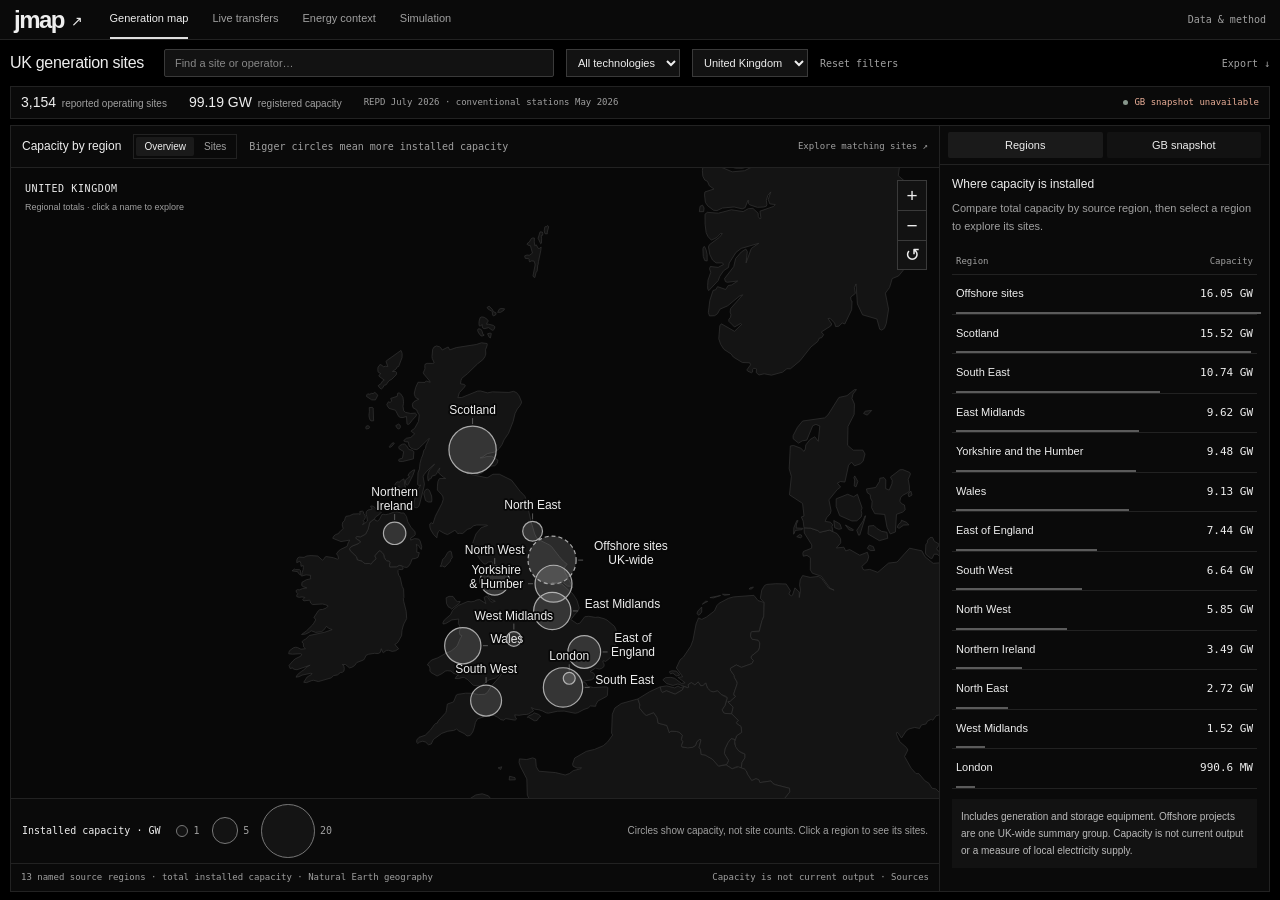
==== UI/generation.html @ 722dfe55 "Changes" ====
<!doctype html>
<html lang="en">
<head>
  <meta charset="utf-8">
  <meta name="viewport" content="width=device-width,initial-scale=1">
  <meta name="theme-color" content="#000000">
  <meta name="color-scheme" content="dark">
  <meta name="description" content="Explore real UK electricity generating sites by technology and installed capacity, with a separate live GB generation snapshot.">
  <title>UK generation map — JMap</title>
  <link rel="stylesheet" href="generation.css">
  <link rel="stylesheet" href="theme-dark.css">
  <script src="map-interactions.js" defer></script>
  <script src="assets/geography.js" defer></script>
  <script src="assets/generation-sites.js" defer></script>
  <script src="generation-data.js" defer></script>
  <script src="generation-overview.js" defer></script>
  <script src="generation-map.js" defer></script>
  <script src="generation.js" defer></script>
  <link rel="stylesheet" href="site-shell.css">
</head>
<body class="generation-page">
  <a class="skip" href="#generation-map">Skip to map</a>
  <header class="app-header"><a class="brand" href="generation.html" aria-label="JMap generation map">jmap<span aria-hidden="true">&#8599;</span></a><nav aria-label="Main navigation"><a href="generation.html" aria-label="Generation map" aria-current="page"><span class="desktop-name">Generation map</span><span class="mobile-name" aria-hidden="true">Sites</span></a><a href="transfers.html" aria-label="Live transfers"><span class="desktop-name">Live transfers</span><span class="mobile-name" aria-hidden="true">Transfers</span></a><a href="explorer.html" aria-label="Energy context"><span class="desktop-name">Energy context</span><span class="mobile-name" aria-hidden="true">Context</span></a><a href="operations.html" aria-label="Simulation"><span class="desktop-name">Simulation</span><span class="mobile-name" aria-hidden="true">Simulation</span></a></nav><div class="header-end"><button id="open-sources" class="text-button" type="button">Data &amp; method</button></div></header>
  <main>
    <section class="filter-bar" aria-label="Site filters">
      <h1>UK generation sites</h1>
      <label class="search"><span class="sr-only">Search generating sites</span><input id="site-search" type="search" placeholder="Find a site or operator…" autocomplete="off"></label>
      <label><span class="sr-only">Technology</span><select id="technology" aria-label="Technology"><option value="all">All technologies</option></select></label>
      <label><span class="sr-only">Country</span><select id="country" aria-label="Country"><option value="all">United Kingdom</option></select></label>
      <button id="reset-filters" class="text-button" type="button">Reset filters</button>
      <button id="export-sites" class="text-button" type="button" disabled>Export ↓</button>
    </section>
    <div class="summary-strip" aria-label="Filtered site summary" aria-live="polite">
      <p><strong id="site-count">—</strong> reported operating sites</p>
      <p><strong id="capacity-total">—</strong> registered capacity</p>
      <span id="catalogue-period">Loading official registers…</span>
      <button id="open-snapshot" class="feed-status" type="button">GB snapshot: connecting</button>
    </div>
    <div id="catalogue-error" class="error-banner" role="alert" hidden></div>
    <section class="generation-workspace" aria-label="Generation sites and data">
      <div class="map-column">
        <div class="map-heading"><h2 id="map-title">Capacity by region</h2><div class="map-view-switch" role="group" aria-label="Map view"><button id="overview-view" type="button" aria-pressed="true">Overview</button><button id="sites-view" type="button" aria-pressed="false">Sites</button></div><span id="map-reading">Bigger circles mean more installed capacity</span><button id="fit-results" class="text-button" type="button">Explore matching sites ↗</button></div>
        <div class="map-stage">
          <svg id="generation-map" aria-label="Installed capacity by named UK source region. Select a region to explore its sites."></svg>
          <div class="map-context"><span id="map-scope">UNITED KINGDOM</span><small id="map-context-note">Regional totals · select a name to explore</small></div>
          <button id="overview-scope-chip" class="overview-scope-chip" type="button" hidden></button>
          <div class="map-controls" role="group" aria-label="Map navigation"><button id="zoom-in" type="button" aria-label="Zoom in">+</button><button id="zoom-out" type="button" aria-label="Zoom out">−</button><button id="reset-map" type="button" aria-label="Reset map" title="Reset map">&#8634;</button></div>
          <p id="empty-map" class="empty-map" hidden>No sites match these filters.</p>
        </div>
        <div class="bubble-key" aria-label="Capacity marker scale"><span id="bubble-scale-label">Installed capacity · GW</span><div id="bubble-scale"></div><p id="bubble-scale-note">Circles show capacity, not site counts. Click a region to see its sites.</p></div>
        <div id="technology-key" class="technology-key" aria-label="Technology colours"></div>
        <div class="map-footer"><span id="map-view-status">Preparing map…</span><span>Capacity is not current output · <button id="map-sources" class="text-button" type="button">Sources</button></span></div>
      </div>
      <aside class="data-panel" aria-label="Sites and generation readings">
        <div class="panel-tabs" role="group" aria-label="Data panel"><button id="sites-tab" type="button" aria-pressed="true">Regions</button><button id="snapshot-tab" type="button" aria-pressed="false">GB snapshot</button></div>
        <section id="sites-panel" class="panel-body">
          <section id="overview-panel">
            <div class="list-heading"><h2>Where capacity is installed</h2></div>
            <p class="overview-intro">Compare total capacity by source region, then select a region to explore its sites.</p>
            <div class="overview-column-head" aria-hidden="true"><span>Region</span><span>Capacity</span></div>
            <div id="overview-list"></div>
            <p class="reading-note">Includes generation and storage equipment. Offshore projects are one UK-wide summary group. Capacity is not current output or a measure of local electricity supply.</p>
          </section>
          <section id="site-results" hidden>
          <div id="selected-region-detail" class="selected-region-detail" hidden><h2 id="selected-region-name"></h2><p id="selected-region-summary"></p><div id="selected-region-mix"></div></div>
          <article id="site-detail" class="site-detail" hidden>
            <div class="detail-heading"><span id="detail-technology"></span><button id="clear-site" class="text-button" type="button">Close ×</button></div>
            <h2 id="detail-name"></h2><p id="detail-place"></p><p class="detail-capacity"><strong id="detail-capacity"></strong><span>installed capacity</span></p>
            <dl id="detail-facts" class="facts"></dl>
            <p class="reading-note">This register records installed capacity. Current output for this site is unavailable.</p>
            <a id="detail-source" target="_blank" rel="noreferrer">Official source ↗</a>
          </article>
          <div class="list-heading"><h2 id="site-list-title">Filtered sites</h2><span>Largest capacity first</span><button id="clear-cluster" class="text-button" type="button" hidden>All results ×</button></div>
          <div class="list-column-head" aria-hidden="true"><span>Site / technology</span><span>MW</span></div>
          <div id="site-list" class="site-list"></div>
          <p id="list-note" class="list-note"></p>
          </section>
        </section>
        <section id="snapshot-panel" class="panel-body" hidden>
          <div class="snapshot-heading"><h2>GB metered generation</h2><button id="refresh-live" class="text-button" type="button">Refresh ↻</button></div>
          <p id="live-period" class="muted">Waiting for an Elexon observation…</p>
          <p id="live-status" class="reading-note" role="status">Five-minute readings, checked every 60 seconds.</p>
          <dl id="live-totals" class="facts"></dl>
          <div class="list-heading"><h2>Metered output by fuel</h2><span>MW · includes storage discharge</span></div>
          <div id="generation-mix" class="generation-mix"></div>
          <p class="reading-note">This GB-wide reading is separate from the site-capacity map and omits most embedded generation. Negative fuel readings indicate net absorption, including pumped-storage charging. It does not measure local demand or shortage risk.</p>
          <a class="panel-link" href="transfers.html">Explore live interconnector flows ↗</a>
          <a id="live-source" class="panel-link" href="https://bmrs.elexon.co.uk/api-documentation/endpoint/datasets/FUELINST" target="_blank" rel="noreferrer">Elexon source ↗</a>
        </section>
      </aside>
    </section>
  </main>
  <dialog id="sources-dialog" aria-labelledby="sources-title"><div class="dialog-heading"><h2 id="sources-title">Sources and map method</h2><button id="close-sources" type="button" aria-label="Close sources">×</button></div><div id="catalogue-sources"></div><p>Each site comes from an official operating-asset register. Capacity describes installed equipment, not current output or guaranteed supply. Small installations and subsequent changes may be absent.</p><p>Overview adds the published capacities within each source region. Its markers represent regional summaries, not power stations or exact service boundaries. Offshore sites are a separate UK-wide group; their summary marker is not a single location. Filtered totals use the same fixed size scale, with summary positions held constant for comparison.</p><p>Sites shows the underlying locations. All bubbles represent installed capacity; nearby sites may share a capacity-total bubble until you zoom closer. No map number represents a site count. The side panel supplies names, capacities, record counts and technology breakdowns. Reset map returns to Overview without clearing your other filters.</p><p>The GB snapshot requests public <a href="https://bmrs.elexon.co.uk/api-documentation/endpoint/datasets/FUELINST" target="_blank" rel="noreferrer">Elexon FUELINST</a> observations directly. It uses one interval and identifies missing or stale readings. National generation is never allocated to individual sites.</p><p>The <a href="operations.html">simulation</a> is separate and does not generate this map’s data.</p><p>Geography: <a href="https://www.naturalearthdata.com/about/terms-of-use/" target="_blank" rel="noreferrer">Natural Earth, public domain</a>. Register data: <a href="https://www.nationalarchives.gov.uk/doc/open-government-licence/version/3/" target="_blank" rel="noreferrer">Open Government Licence</a>.</p></dialog>
  <p id="announcement" class="sr-only" role="status" aria-live="polite"></p>
  <noscript><p>Enable JavaScript to explore generating sites and request the current GB snapshot.</p></noscript>
</body>
</html>
---- UI/generation.css ----
:root { font-family:Arial,Helvetica,sans-serif; color:#26352e; background:#f5f6f3; --line:#dbe1d8; --muted:#6b776e; }
* { box-sizing:border-box; } body { margin:0; min-width:320px; height:100dvh; overflow:hidden; } h1,h2,h3,p { margin:0; } button,input,select { font:inherit; color:inherit; } button { cursor:pointer; border:1px solid var(--line); border-radius:2px; background:#fff; } button:hover { background:#edf3ec; } button:disabled { opacity:.5; cursor:default; } a { color:inherit; text-decoration:none; } a:hover { text-decoration:underline; } [hidden] { display:none!important; } :focus-visible { outline:2px solid var(--accent); outline-offset:3px; }
.sr-only { position:absolute; width:1px; height:1px; padding:0; margin:-1px; overflow:hidden; clip-path:inset(50%); white-space:nowrap; } .skip { position:fixed; top:-60px; left:10px; z-index:100; padding:10px; background:#fff; } .skip:focus { top:5px; }
.app-header { display:flex; height:40px; align-items:center; gap:28px; padding:0 14px; background:#fff; border-bottom:1px solid var(--line); } .brand { display:flex; gap:7px; font-size:24px; font-weight:700; letter-spacing:-1.5px; } .brand span { font-size:14px; font-weight:400; padding-top:3px; } nav { display:flex; align-self:stretch; gap:24px; } nav a { display:flex; align-items:center; font-size:11px; color:var(--muted); border-bottom:2px solid transparent; white-space:nowrap; } nav a[aria-current] { color:#26352e; border-color:#26352e; } .mobile-name { display:none; } .app-header > button { margin-left:auto; }
.text-button { border:0; background:transparent; font:10px/1.5 monospace; padding:3px 0; white-space:nowrap; } .text-button:hover { background:transparent; text-decoration:underline; text-underline-offset:3px; }
main { height:calc(100dvh - 40px); display:flex; flex-direction:column; padding:6px 10px 8px; gap:6px; min-height:0; } .filter-bar { display:flex; align-items:center; gap:12px; min-height:34px; flex-shrink:0; } h1 { font-size:16px; font-weight:500; letter-spacing:-.3px; margin-right:8px; white-space:nowrap; } .search { flex:1; max-width:390px; min-width:110px; } .search input { width:100%; font-size:11px; border:1px solid var(--line); padding:7px 10px; border-radius:2px; background:#fff; } select { padding:6px 7px; border:1px solid var(--line); background:#fff; font-size:11px; min-width:0; max-width:190px; } #export-sites { margin-left:auto; }
.summary-strip { display:flex; align-items:center; gap:22px; padding:7px 10px; min-height:32px; flex-shrink:0; border:1px solid var(--line); background:#fff; font-size:10px; color:var(--muted); } .summary-strip strong { font:500 14px/1.2 Arial,sans-serif; color:#26352e; margin-right:3px; font-variant-numeric:tabular-nums; } #catalogue-period { font:9px/1.5 monospace; } .feed-status { margin-left:auto; font:9px/1.5 monospace; background:none; border:0; padding:0; color:#687c72; text-align:right; } .feed-status::before { content:''; display:inline-block; width:5px; height:5px; border-radius:50%; background:#87978c; margin-right:6px; } .feed-status.fresh { color:#22745c; } .feed-status.fresh::before { background:#22745c; } .feed-status.stale { color:#9c713b; } .feed-status.stale::before { background:#b4823f; } .feed-status.unavailable { color:#936555; }
.generation-workspace { flex:1; min-height:0; display:grid; grid-template-columns:minmax(0,1fr) 330px; border:1px solid var(--line); background:white; } .map-column { min-width:0; min-height:0; display:flex; flex-direction:column; } .map-heading { display:flex; align-items:center; gap:12px; padding:8px 11px; border-bottom:1px solid var(--line); flex-shrink:0; } .map-heading h2 { font-size:12px; font-weight:500; } .map-heading > span { font:9px monospace; color:var(--muted); } .map-heading > button { margin-left:auto; font-size:9px; }
.map-stage { flex:1; position:relative; min-height:0; overflow:hidden; isolation:isolate; background:var(--map-sea); } #generation-map { width:100%; height:100%; position:absolute; inset:0; display:block; touch-action:none; } .map-context { position:absolute; top:13px; left:14px; pointer-events:none; color:var(--ink); font:9px/1.5 monospace; letter-spacing:.06em; } .map-context small { display:block; margin-top:5px; color:var(--muted); letter-spacing:0; font:8px/1.5 Arial,sans-serif; } .map-controls { position:absolute; top:12px; right:12px; display:flex; flex-direction:column; } .map-controls button { width:30px; height:30px; color:var(--ink); background:var(--surface-raised); border:1px solid var(--control-border); border-bottom:0; font-size:20px; border-radius:0; } .map-controls button:last-child { border-bottom:1px solid var(--control-border); font-size:18px; } .map-controls button:hover { background:var(--surface-hover); } .empty-map { position:absolute; top:45%; left:0; right:0; text-align:center; font:12px Arial,sans-serif; color:var(--muted); pointer-events:none; }
.bubble-key { display:flex; align-items:center; flex-wrap:wrap; gap:6px 16px; flex-shrink:0; color:var(--muted); font:8px/1.5 monospace; background:var(--surface); padding:5px 11px; border-top:1px solid var(--line); } .bubble-key > span { color:var(--ink); } #bubble-scale { display:flex; align-items:center; gap:12px; min-height:22px; } .bubble-item { display:flex; align-items:center; gap:5px; } .bubble-item i { display:block; border:1px solid #777; border-radius:50%; background:#ffffff0a; } .bubble-key p { font:8px/1.6 Arial,sans-serif; color:var(--muted); margin-left:auto; }
.technology-key { display:flex; align-items:center; gap:8px 14px; flex-wrap:wrap; padding:8px 11px; border-top:1px solid var(--line); flex-shrink:0; font-size:9px; color:var(--muted); } .technology-key > span { display:flex; align-items:center; gap:5px; white-space:nowrap; } .technology-key i { width:7px; height:7px; border-radius:50%; display:inline-block; }
.map-footer { display:flex; align-items:center; justify-content:space-between; gap:10px; padding:4px 10px; border-top:1px solid var(--line); font:8px/1.5 monospace; color:var(--muted); flex-shrink:0; } .map-footer .text-button { font-size:8px; }
.data-panel { border-left:1px solid var(--line); display:flex; flex-direction:column; min-height:0; min-width:0; } .panel-tabs { display:flex; padding:6px 8px; gap:4px; border-bottom:1px solid var(--line); flex-shrink:0; } .panel-tabs button { flex:1; font-size:11px; border:0; padding:7px; } .panel-tabs button[aria-pressed=true] { color:#25654e; background:#edf3ed; } .panel-body { flex:1; min-height:0; overflow:auto; padding:12px; overscroll-behavior:contain; }
.list-heading,.snapshot-heading { display:flex; justify-content:space-between; align-items:baseline; gap:8px; padding-bottom:8px; } .list-heading h2,.snapshot-heading h2 { font-size:12px; font-weight:500; } .list-heading > span { font:8px monospace; color:var(--muted); } .list-column-head { display:flex; justify-content:space-between; padding:8px 4px; font:8px monospace; color:var(--muted); border-bottom:1px solid var(--line); } .site-row { display:grid; grid-template-columns:minmax(0,1fr) 55px; gap:7px; width:100%; border:0; border-bottom:1px solid #e8ece5; padding:9px 4px; text-align:left; align-items:baseline; border-radius:0; } .site-row strong { font-size:11px; font-weight:400; overflow:hidden; text-overflow:ellipsis; white-space:nowrap; } .site-row small { display:block; font-size:8px; color:var(--muted); margin-top:4px; overflow:hidden; text-overflow:ellipsis; white-space:nowrap; } .site-row > span:last-child { font:10px monospace; text-align:right; } .site-row[aria-pressed=true] { background:#edf4ee; } .list-note { font-size:10px; line-height:1.7; color:var(--muted); padding-top:10px; }
.site-detail { padding:0 0 14px; margin-bottom:15px; border-bottom:1px solid var(--line); } .detail-heading { display:flex; justify-content:space-between; align-items:center; gap:8px; font-size:9px; color:var(--muted); } .site-detail h2 { font-size:21px; font-weight:400; line-height:1.3; margin:6px 0; overflow-wrap:anywhere; } #detail-place { font-size:10px; line-height:1.6; color:var(--muted); } .detail-capacity { display:flex; align-items:baseline; flex-wrap:wrap; gap:8px; margin-top:13px; } .detail-capacity strong { font-size:28px; font-weight:400; letter-spacing:-.6px; } .detail-capacity > span { font-size:9px; color:var(--muted); } .facts { margin:12px 0; } .facts > div { display:flex; align-items:baseline; justify-content:space-between; gap:12px; padding:7px 0; border-bottom:1px solid #e8ece5; font-size:10px; } .facts dt { color:var(--muted); flex-shrink:0; } .facts dd { margin:0; font:10px/1.6 monospace; text-align:right; overflow-wrap:anywhere; } .site-detail > a,.panel-link { font:9px/1.6 monospace; color:#38765b; text-decoration:underline; text-underline-offset:3px; } .panel-link { display:block; margin:12px 0; }
.reading-note { color:var(--muted); font:10px/1.7 Arial,sans-serif; padding:9px; background:#f3f6ef; margin:10px 0; } .muted { font:10px/1.7 monospace; color:var(--muted); } .generation-mix { margin:4px 0 12px; } .fuel-row { position:relative; display:flex; align-items:center; justify-content:space-between; gap:12px; padding:9px 4px; border-bottom:1px solid #e7ece5; font-size:10px; } .fuel-row > span { z-index:1; } .fuel-row > strong { z-index:1; font:10px monospace; } .fuel-bar { position:absolute; bottom:0; left:0; height:2px; background:#7ca794; opacity:.8; }
.error-banner { padding:9px 12px; background:#fff1e9; color:#81563d; border:1px solid #d8b99e; font-size:11px; } dialog { max-width:620px; width:calc(100% - 30px); max-height:85dvh; overflow:auto; padding:22px; border:1px solid var(--line); color:inherit; } dialog::backdrop { background:#000000b3; } .dialog-heading { display:flex; align-items:center; justify-content:space-between; gap:15px; margin-bottom:15px; } .dialog-heading h2 { font-size:22px; font-weight:400; } .dialog-heading button { border:0; font-size:25px; padding:0 4px; } dialog p { font:12px/1.8 Arial,sans-serif; color:#637166; margin:12px 0; } dialog a { text-decoration:underline; text-underline-offset:3px; }
@media(max-width:1150px) { .generation-workspace { grid-template-columns:minmax(0,1fr) 290px; } .filter-bar { gap:9px; } h1 { font-size:14px; } #country { max-width:140px; } #catalogue-period { display:none; } .summary-strip { gap:14px; } .technology-key { gap:6px 12px; } .app-header { gap:22px; } nav { gap:20px; } }
@media(max-width:850px) { body { height:auto; overflow:auto; } main { height:auto; min-height:calc(100dvh - 40px); padding:6px; } .generation-workspace { grid-template-columns:1fr; } .map-stage { min-height:450px; height:65dvh; flex:none; } .data-panel { border-left:0; border-top:1px solid var(--line); min-height:380px; } .panel-body { max-height:620px; } .filter-bar { flex-wrap:wrap; gap:7px; } h1 { width:100%; padding:3px 0; } .search { max-width:none; flex:1; } .filter-bar label:not(.search) { flex:1; } select { width:100%; max-width:none!important; } #export-sites { margin-left:0; } .summary-strip { flex-wrap:wrap; gap:6px 14px; padding:7px; } .summary-strip p { font-size:9px; } .summary-strip strong { font-size:13px; } .feed-status { font-size:8px; } .map-heading { flex-wrap:wrap; gap:6px; } .map-heading > span { font-size:8px; } .technology-key { padding:8px; font-size:8px; } .map-footer { flex-wrap:wrap; font-size:7px; gap:3px; padding:5px 7px; } .site-list { display:grid; grid-template-columns:1fr 1fr; gap:0 15px; } }
@media(max-width:600px) { .app-header { padding:0 8px; gap:10px; } .brand { font-size:21px; gap:3px; } .brand span { font-size:12px; } nav { gap:11px; } nav a { font-size:10px; } .desktop-name { display:none; } .mobile-name { display:inline; } .app-header > button { font-size:8px; } .search { flex-basis:100%; } .summary-strip .feed-status { width:100%; text-align:left; margin-left:0; } .map-stage { min-height:410px; height:57dvh; } .map-heading { padding:8px; } .map-heading > span { font-size:7px; } .map-heading > button { font-size:8px; } .map-context { top:10px; left:10px; font-size:8px; } .map-context small { font-size:7px; } .bubble-key { left:8px; bottom:8px; padding:5px 7px; font-size:7px; } .bubble-key p { font-size:7px; } #bubble-scale { gap:8px; min-height:30px; } .bubble-item { gap:3px; } .site-list { display:block; } .map-controls { top:10px; right:8px; } .map-controls button { width:29px; height:29px; } }
@media(prefers-reduced-motion:reduce) { *,*::before,*::after { animation:none!important; transition:none!important; scroll-behavior:auto!important; } }
.map-view-switch { display:flex; gap:2px; border:1px solid var(--line); padding:2px; }
.map-view-switch button { border:0; background:transparent; color:var(--muted); font-size:10px; padding:4px 8px; }
.map-view-switch button[aria-pressed=true] { color:var(--ink); background:var(--surface-hover); }
.overview-intro { font:11px/1.7 Arial,sans-serif; color:var(--muted); margin:0 0 12px; }
.overview-column-head { display:flex; justify-content:space-between; padding:8px 4px; border-bottom:1px solid var(--line); color:var(--muted); font:9px monospace; }
.overview-row { position:relative; width:100%; display:flex; align-items:baseline; justify-content:space-between; gap:10px; padding:11px 4px; border:0; border-bottom:1px solid var(--line); background:transparent; text-align:left; border-radius:0; }
.overview-row > span { font-size:11px; } .overview-row > strong { font:11px/1.5 monospace; white-space:nowrap; }
.overview-row > i { position:absolute; left:4px; bottom:0; height:2px; background:#888; opacity:.65; }
.overview-row:hover { background:var(--surface-hover); }
.overview-scope-chip { position:absolute; left:14px; top:51px; padding:5px 8px; font:10px/1.4 Arial,sans-serif; border:1px solid #666; background:var(--surface); color:var(--ink); }
.selected-region-detail { margin:0 0 16px; padding-bottom:12px; border-bottom:1px solid var(--line); }
.selected-region-detail h2 { font-size:19px; font-weight:400; margin-bottom:7px; }
.selected-region-detail > p { font:11px/1.7 Arial,sans-serif; color:var(--muted); }
.selected-region-detail details { margin-top:8px; font-size:10px; } .selected-region-detail summary { padding:4px 0; cursor:pointer; color:var(--muted); }
.region-type-row { display:grid; grid-template-columns:8px minmax(0,1fr) auto; gap:7px; align-items:center; padding:6px 0; font-size:10px; }
.region-type-row i { width:6px; height:6px; border-radius:50%; } .region-type-row strong { font:10px monospace; }
@media(max-width:600px) { .map-heading { gap:7px 10px; } .map-heading #map-reading { order:4; width:100%; font-size:9px; line-height:1.5; } .map-view-switch button { padding:4px 6px; } .overview-scope-chip { left:10px; top:48px; } }
.map-heading #map-reading { font-size:10px; line-height:1.5; }
.map-context { font-size:10px; } .map-context small { font-size:9px; }
.bubble-key { font-size:10px; } .bubble-key p { font-size:10px; line-height:1.5; }
.map-footer,.map-footer .text-button { font-size:9px; }
---- UI/theme-dark.css ----
/* Minimal black dashboard chrome; colour is reserved for data and status. */
:root {
  color-scheme: dark;
  --page-bg: #000000;
  --surface: #0a0a0a;
  --surface-raised: #121212;
  --surface-hover: #1a1a1a;
  --line: #222222;
  --control-border: #3a3a3a;
  --muted: #a0a0a0;
  --ink: #eeeeee;
  --accent: #dedede;
  --paper: var(--page-bg);
  --white: var(--surface);
  --soft: var(--surface-raised);
  --map-sea: #080808;
  --map-land: #141414;
  --map-coast: #343434;
  --map-label: #bdbdbd;
  color: var(--ink);
  background: var(--page-bg);
}
body { color:var(--ink); background:var(--page-bg); }
::selection { color:#000; background:#ddd; }
* { scrollbar-color:#484848 var(--surface); }
:focus-visible { outline-color:var(--accent); }
button,input,select,textarea { color:var(--ink); accent-color:var(--accent); }
button,input,select,textarea { border-color:var(--control-border); }
button,select,textarea { background:var(--surface-raised); }
input:not([type=checkbox]):not([type=radio]):not([type=range]) { background:var(--surface-raised); }
input::placeholder,textarea::placeholder { color:#888; opacity:1; }
option { color:var(--ink); background:var(--surface-raised); }
button:hover { color:var(--ink); background:var(--surface-hover); }
button:disabled { cursor:default; }
.text-button,.plain-link { color:var(--muted); background:transparent; }
.text-button:hover,.plain-link:hover { color:var(--ink); background:transparent; }
.app-header,.site-header { color:var(--ink); background:var(--surface); border-color:var(--line); }
.brand { color:var(--ink); }
nav a:hover { color:var(--ink); }
nav a[aria-current],nav a.active { color:var(--ink); border-color:var(--accent); }
.site-header nav a[aria-current] { border-color:var(--accent); }
.skip,.skip-link { color:var(--ink); background:var(--surface-raised); }
dialog { color:var(--ink); background:var(--surface); border-color:var(--control-border); }
dialog::backdrop { background:#000c; }
dialog p { color:var(--muted); }
dialog a { color:var(--accent); }
dialog code { color:#ccc; }
.error-banner { color:#f1bba1; background:var(--surface-raised); border-color:#454545; }
.error-banner button { color:var(--ink); background:var(--surface-hover); border-color:#555; }

/* Main generation view: the data palette and marker sizes remain unchanged. */
.generation-page .summary-strip,
.generation-page .generation-workspace { background:var(--surface); }
.generation-page .summary-strip strong { color:var(--ink); }
.generation-page .search input { background:var(--surface-raised); border-color:var(--control-border); }
.generation-page .panel-tabs button[aria-pressed=true] { color:var(--ink); background:var(--surface-hover); }
.generation-page .site-row { color:var(--ink); background:transparent; border-bottom-color:var(--line); }
.generation-page .site-row:hover { background:var(--surface-hover); }
.generation-page .site-row[aria-pressed=true] { background:var(--surface-hover); }
.generation-page .site-detail,
.generation-page .list-column-head,
.generation-page .facts > div,
.generation-page .fuel-row { border-color:var(--line); }
.generation-page .site-detail > a,
.generation-page .panel-link { color:var(--accent); }
.generation-page .reading-note { color:#bbb; background:var(--surface-raised); }
.generation-page .fuel-bar { background:var(--accent); }
.generation-page .feed-status { color:var(--muted); }
.generation-page .feed-status.fresh { color:#92d7b8; }
.generation-page .feed-status.fresh::before { background:#92d7b8; }
.generation-page .feed-status.stale { color:#e5c083; }
.generation-page .feed-status.stale::before { background:#e5c083; }
.generation-page .feed-status.unavailable { color:#e9ae98; }
.generation-page .map-footer,
.generation-page .technology-key { background:var(--surface); }
---- UI/site-shell.css ----
/* Shared site navigation and map controls, independent of each view's layout. */
[data-map-surface],[data-map-surface] * {
  -webkit-user-select:none;
  user-select:none;
  -webkit-touch-callout:none;
}
body.is-map-panning,body.is-map-panning * {
  -webkit-user-select:none!important;
  user-select:none!important;
  cursor:grabbing!important;
}
header.app-header,body.energy-page header.app-header.site-header {
  display:flex;
  align-items:center;
  flex-wrap:nowrap;
  gap:28px;
  height:40px;
  min-height:40px;
  padding:0 14px;
  background:var(--surface);
  border-bottom:1px solid var(--line);
}
.app-header .brand,.energy-page .app-header .brand {
  display:flex;align-items:center;gap:7px;flex-shrink:0;
  font:700 24px/1 Arial,Helvetica,sans-serif;letter-spacing:-1.5px;
}
.app-header .brand > span,.energy-page .app-header .brand > span {font:400 14px/1 Arial,sans-serif;padding-top:3px;}
.app-header nav,.energy-page .app-header nav {display:flex;align-self:stretch;gap:24px;margin:0;}
.app-header nav a,.energy-page .app-header nav a {
  display:flex;align-items:center;padding:0;
  border-bottom:2px solid transparent;color:var(--muted);
  font:11px/1.4 Arial,Helvetica,sans-serif;white-space:nowrap;
}
.app-header nav a[aria-current],.energy-page .app-header nav a[aria-current] {color:var(--ink);border-bottom-color:var(--accent);}
.app-header nav a:hover {color:var(--ink);}
.app-header .desktop-name {display:inline;}
.app-header .mobile-name {display:none;}
.header-end {display:flex;align-items:center;gap:18px;margin-left:auto;min-width:0;}
.header-end > .text-button,.energy-page .header-end > .text-button {font:10px/1.5 monospace;white-space:nowrap;margin:0;padding:3px 0;border:0;background:transparent;}
.header-end .data-status,.header-end .feed-badge {margin:0;font:9px/1.5 monospace;white-space:nowrap;}
.map-controls,.map-navigation,.energy-page .map-controls {top:12px;right:12px;}
.map-controls button,.map-navigation button,.energy-page .map-controls button {
  display:grid;place-items:center;width:30px;height:30px;padding:0;
  border:1px solid var(--control-border);border-bottom:0;border-radius:0;
  background:var(--surface-raised);color:var(--ink);font:19px/1 Arial,sans-serif;
}
.map-controls button:last-child,.map-navigation button:last-child,.energy-page .map-controls button:last-child {border-bottom:1px solid var(--control-border);font-size:18px;}
.map-controls button:hover,.map-navigation button:hover {background:var(--surface-hover);}
@media(max-width:1100px) {
  header.app-header,body.energy-page header.app-header.site-header {gap:22px;}
  .app-header nav,.energy-page .app-header nav {gap:20px;}
}
@media(max-width:850px) {
  .header-end .data-status,.header-end .feed-badge {display:none;}
}
@media(max-width:600px) {
  header.app-header,body.energy-page header.app-header.site-header {gap:10px;padding:0 8px;}
  .app-header .brand,.energy-page .app-header .brand {font-size:21px;gap:3px;}
  .app-header .brand > span,.energy-page .app-header .brand > span {font-size:12px;}
  .app-header nav,.energy-page .app-header nav {gap:11px;}
  .app-header nav a,.energy-page .app-header nav a {font-size:10px;}
  .app-header .desktop-name {display:none;}
  .app-header .mobile-name {display:inline;}
  .header-end {gap:0;}
  .header-end > .text-button,.energy-page .header-end > .text-button {font-size:8px;}
  .map-controls,.map-navigation,.energy-page .map-controls {top:10px;right:8px;}
}
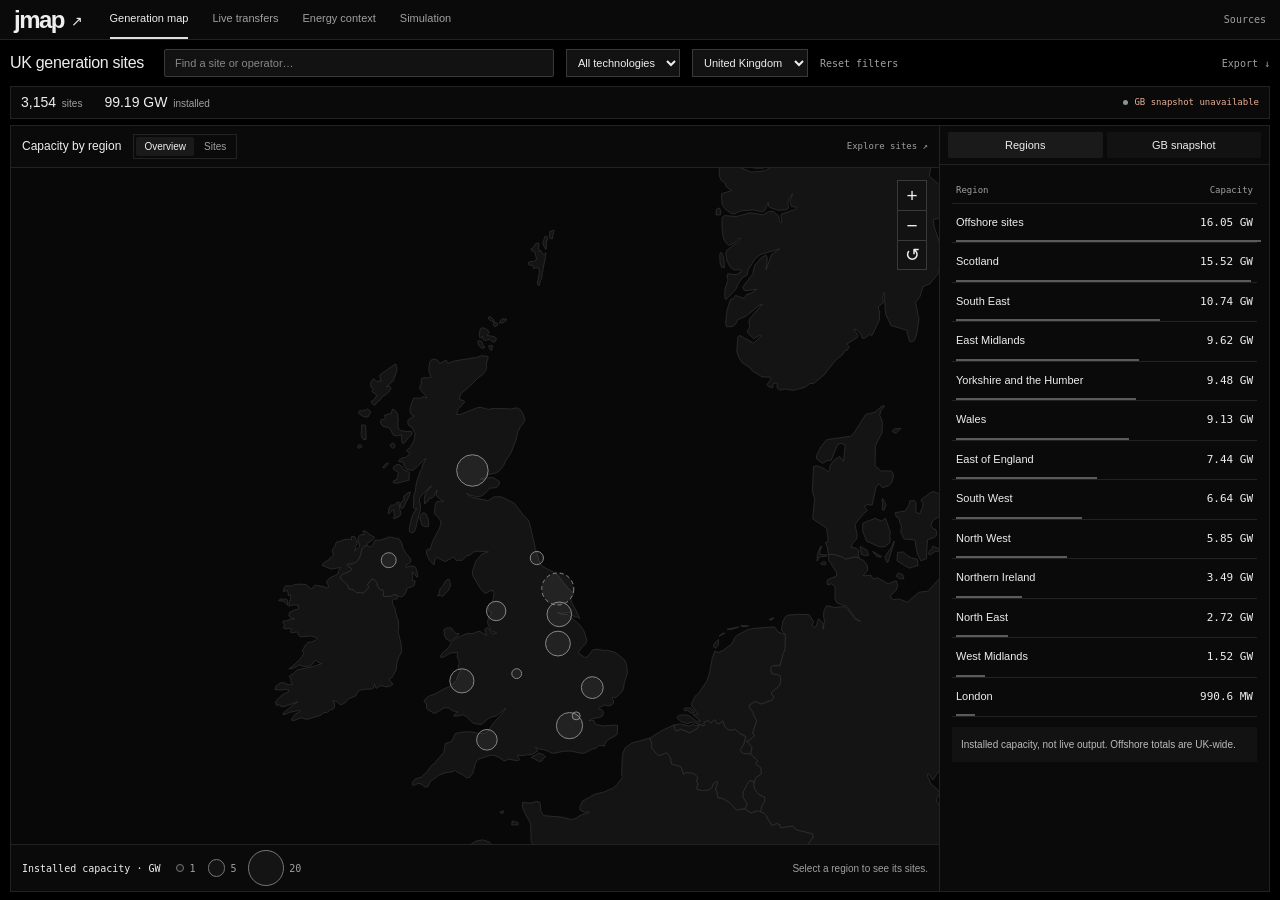
==== commit 832989ac: "Additional User interfaces" ====
--- a/UI/generation.html
+++ b/UI/generation.html
@@ -20,7 +20,7 @@
 </head>
 <body class="generation-page">
   <a class="skip" href="#generation-map">Skip to map</a>
-  <header class="app-header"><a class="brand" href="generation.html" aria-label="JMap generation map">jmap<span aria-hidden="true">&#8599;</span></a><nav aria-label="Main navigation"><a href="generation.html" aria-label="Generation map" aria-current="page"><span class="desktop-name">Generation map</span><span class="mobile-name" aria-hidden="true">Sites</span></a><a href="transfers.html" aria-label="Live transfers"><span class="desktop-name">Live transfers</span><span class="mobile-name" aria-hidden="true">Transfers</span></a><a href="explorer.html" aria-label="Energy context"><span class="desktop-name">Energy context</span><span class="mobile-name" aria-hidden="true">Context</span></a><a href="operations.html" aria-label="Simulation"><span class="desktop-name">Simulation</span><span class="mobile-name" aria-hidden="true">Simulation</span></a></nav><div class="header-end"><button id="open-sources" class="text-button" type="button">Data &amp; method</button></div></header>
+  <header class="app-header"><a class="brand" href="generation.html" aria-label="JMap generation map">jmap<span aria-hidden="true">&#8599;</span></a><nav aria-label="Main navigation"><a href="generation.html" aria-label="Generation map" aria-current="page"><span class="desktop-name">Generation map</span><span class="mobile-name" aria-hidden="true">Sites</span></a><a href="transfers.html" aria-label="Live transfers"><span class="desktop-name">Live transfers</span><span class="mobile-name" aria-hidden="true">Transfers</span></a><a href="explorer.html" aria-label="Energy context"><span class="desktop-name">Energy context</span><span class="mobile-name" aria-hidden="true">Context</span></a><a href="operations.html" aria-label="Simulation"><span class="desktop-name">Simulation</span><span class="mobile-name" aria-hidden="true">Simulation</span></a></nav><div class="header-end"><button id="open-sources" class="text-button" type="button">Sources</button></div></header>
   <main>
     <section class="filter-bar" aria-label="Site filters">
       <h1>UK generation sites</h1>
@@ -31,35 +31,34 @@
       <button id="export-sites" class="text-button" type="button" disabled>Export ↓</button>
     </section>
     <div class="summary-strip" aria-label="Filtered site summary" aria-live="polite">
-      <p><strong id="site-count">—</strong> reported operating sites</p>
-      <p><strong id="capacity-total">—</strong> registered capacity</p>
-      <span id="catalogue-period">Loading official registers…</span>
+      <p><strong id="site-count">—</strong> sites</p>
+      <p><strong id="capacity-total">—</strong> installed</p>
+
       <button id="open-snapshot" class="feed-status" type="button">GB snapshot: connecting</button>
     </div>
     <div id="catalogue-error" class="error-banner" role="alert" hidden></div>
     <section class="generation-workspace" aria-label="Generation sites and data">
       <div class="map-column">
-        <div class="map-heading"><h2 id="map-title">Capacity by region</h2><div class="map-view-switch" role="group" aria-label="Map view"><button id="overview-view" type="button" aria-pressed="true">Overview</button><button id="sites-view" type="button" aria-pressed="false">Sites</button></div><span id="map-reading">Bigger circles mean more installed capacity</span><button id="fit-results" class="text-button" type="button">Explore matching sites ↗</button></div>
+        <div class="map-heading"><h2 id="map-title">Capacity by region</h2><div class="map-view-switch" role="group" aria-label="Map view"><button id="overview-view" type="button" aria-pressed="true">Overview</button><button id="sites-view" type="button" aria-pressed="false">Sites</button></div><button id="fit-results" class="text-button" type="button">Explore matching sites ↗</button></div>
         <div class="map-stage">
           <svg id="generation-map" aria-label="Installed capacity by named UK source region. Select a region to explore its sites."></svg>
-          <div class="map-context"><span id="map-scope">UNITED KINGDOM</span><small id="map-context-note">Regional totals · select a name to explore</small></div>
+
           <button id="overview-scope-chip" class="overview-scope-chip" type="button" hidden></button>
           <div class="map-controls" role="group" aria-label="Map navigation"><button id="zoom-in" type="button" aria-label="Zoom in">+</button><button id="zoom-out" type="button" aria-label="Zoom out">−</button><button id="reset-map" type="button" aria-label="Reset map" title="Reset map">&#8634;</button></div>
           <p id="empty-map" class="empty-map" hidden>No sites match these filters.</p>
         </div>
         <div class="bubble-key" aria-label="Capacity marker scale"><span id="bubble-scale-label">Installed capacity · GW</span><div id="bubble-scale"></div><p id="bubble-scale-note">Circles show capacity, not site counts. Click a region to see its sites.</p></div>
         <div id="technology-key" class="technology-key" aria-label="Technology colours"></div>
-        <div class="map-footer"><span id="map-view-status">Preparing map…</span><span>Capacity is not current output · <button id="map-sources" class="text-button" type="button">Sources</button></span></div>
+        <span id="map-view-status" class="sr-only" role="status"></span>
       </div>
       <aside class="data-panel" aria-label="Sites and generation readings">
         <div class="panel-tabs" role="group" aria-label="Data panel"><button id="sites-tab" type="button" aria-pressed="true">Regions</button><button id="snapshot-tab" type="button" aria-pressed="false">GB snapshot</button></div>
         <section id="sites-panel" class="panel-body">
           <section id="overview-panel">
-            <div class="list-heading"><h2>Where capacity is installed</h2></div>
-            <p class="overview-intro">Compare total capacity by source region, then select a region to explore its sites.</p>
+
             <div class="overview-column-head" aria-hidden="true"><span>Region</span><span>Capacity</span></div>
             <div id="overview-list"></div>
-            <p class="reading-note">Includes generation and storage equipment. Offshore projects are one UK-wide summary group. Capacity is not current output or a measure of local electricity supply.</p>
+            <p class="reading-note">Installed capacity, not live output. Offshore totals are UK-wide.</p>
           </section>
           <section id="site-results" hidden>
           <div id="selected-region-detail" class="selected-region-detail" hidden><h2 id="selected-region-name"></h2><p id="selected-region-summary"></p><div id="selected-region-mix"></div></div>
@@ -67,10 +66,10 @@
             <div class="detail-heading"><span id="detail-technology"></span><button id="clear-site" class="text-button" type="button">Close ×</button></div>
             <h2 id="detail-name"></h2><p id="detail-place"></p><p class="detail-capacity"><strong id="detail-capacity"></strong><span>installed capacity</span></p>
             <dl id="detail-facts" class="facts"></dl>
-            <p class="reading-note">This register records installed capacity. Current output for this site is unavailable.</p>
+
             <a id="detail-source" target="_blank" rel="noreferrer">Official source ↗</a>
           </article>
-          <div class="list-heading"><h2 id="site-list-title">Filtered sites</h2><span>Largest capacity first</span><button id="clear-cluster" class="text-button" type="button" hidden>All results ×</button></div>
+          <div class="list-heading"><h2 id="site-list-title">Filtered sites</h2><button id="clear-cluster" class="text-button" type="button" hidden>All results ×</button></div>
           <div class="list-column-head" aria-hidden="true"><span>Site / technology</span><span>MW</span></div>
           <div id="site-list" class="site-list"></div>
           <p id="list-note" class="list-note"></p>
@@ -83,14 +82,14 @@
           <dl id="live-totals" class="facts"></dl>
           <div class="list-heading"><h2>Metered output by fuel</h2><span>MW · includes storage discharge</span></div>
           <div id="generation-mix" class="generation-mix"></div>
-          <p class="reading-note">This GB-wide reading is separate from the site-capacity map and omits most embedded generation. Negative fuel readings indicate net absorption, including pumped-storage charging. It does not measure local demand or shortage risk.</p>
-          <a class="panel-link" href="transfers.html">Explore live interconnector flows ↗</a>
-          <a id="live-source" class="panel-link" href="https://bmrs.elexon.co.uk/api-documentation/endpoint/datasets/FUELINST" target="_blank" rel="noreferrer">Elexon source ↗</a>
+
+
+
         </section>
       </aside>
     </section>
   </main>
-  <dialog id="sources-dialog" aria-labelledby="sources-title"><div class="dialog-heading"><h2 id="sources-title">Sources and map method</h2><button id="close-sources" type="button" aria-label="Close sources">×</button></div><div id="catalogue-sources"></div><p>Each site comes from an official operating-asset register. Capacity describes installed equipment, not current output or guaranteed supply. Small installations and subsequent changes may be absent.</p><p>Overview adds the published capacities within each source region. Its markers represent regional summaries, not power stations or exact service boundaries. Offshore sites are a separate UK-wide group; their summary marker is not a single location. Filtered totals use the same fixed size scale, with summary positions held constant for comparison.</p><p>Sites shows the underlying locations. All bubbles represent installed capacity; nearby sites may share a capacity-total bubble until you zoom closer. No map number represents a site count. The side panel supplies names, capacities, record counts and technology breakdowns. Reset map returns to Overview without clearing your other filters.</p><p>The GB snapshot requests public <a href="https://bmrs.elexon.co.uk/api-documentation/endpoint/datasets/FUELINST" target="_blank" rel="noreferrer">Elexon FUELINST</a> observations directly. It uses one interval and identifies missing or stale readings. National generation is never allocated to individual sites.</p><p>The <a href="operations.html">simulation</a> is separate and does not generate this map’s data.</p><p>Geography: <a href="https://www.naturalearthdata.com/about/terms-of-use/" target="_blank" rel="noreferrer">Natural Earth, public domain</a>. Register data: <a href="https://www.nationalarchives.gov.uk/doc/open-government-licence/version/3/" target="_blank" rel="noreferrer">Open Government Licence</a>.</p></dialog>
+  <dialog id="sources-dialog" aria-labelledby="sources-title"><div class="dialog-heading"><h2 id="sources-title">Sources and map method</h2><button id="close-sources" type="button" aria-label="Close sources">×</button></div><p id="catalogue-period"></p><div id="catalogue-sources"></div><p>Each site comes from an official operating-asset register. Capacity describes installed equipment, not current output or guaranteed supply. Small installations and subsequent changes may be absent.</p><p>Overview adds the published capacities within each source region. Its markers represent regional summaries, not power stations or exact service boundaries. Offshore sites are a separate UK-wide group; their summary marker is not a single location. Filtered totals use the same fixed size scale, with summary positions held constant for comparison.</p><p>Sites shows the underlying locations. All bubbles represent installed capacity; nearby sites may share a capacity-total bubble until you zoom closer. No map number represents a site count. The side panel supplies names, capacities, record counts and technology breakdowns. Reset map returns to Overview without clearing your other filters.</p><p>The GB snapshot requests public <a href="https://bmrs.elexon.co.uk/api-documentation/endpoint/datasets/FUELINST" target="_blank" rel="noreferrer">Elexon FUELINST</a> observations directly. It uses one interval and identifies missing or stale readings. National generation is never allocated to individual sites.</p><p>The <a href="operations.html">simulation</a> is separate and does not generate this map’s data.</p><p>Geography: <a href="https://www.naturalearthdata.com/about/terms-of-use/" target="_blank" rel="noreferrer">Natural Earth, public domain</a>. Register data: <a href="https://www.nationalarchives.gov.uk/doc/open-government-licence/version/3/" target="_blank" rel="noreferrer">Open Government Licence</a>.</p></dialog>
   <p id="announcement" class="sr-only" role="status" aria-live="polite"></p>
   <noscript><p>Enable JavaScript to explore generating sites and request the current GB snapshot.</p></noscript>
 </body>
--- a/UI/generation.css
+++ b/UI/generation.css
@@ -40,3 +40,5 @@
 .map-context { font-size:10px; } .map-context small { font-size:9px; }
 .bubble-key { font-size:10px; } .bubble-key p { font-size:10px; line-height:1.5; }
 .map-footer,.map-footer .text-button { font-size:9px; }
+/* The highlighted marker and its readout provide the keyboard focus indicator. */
+.generation-region:focus-visible { outline:none; }
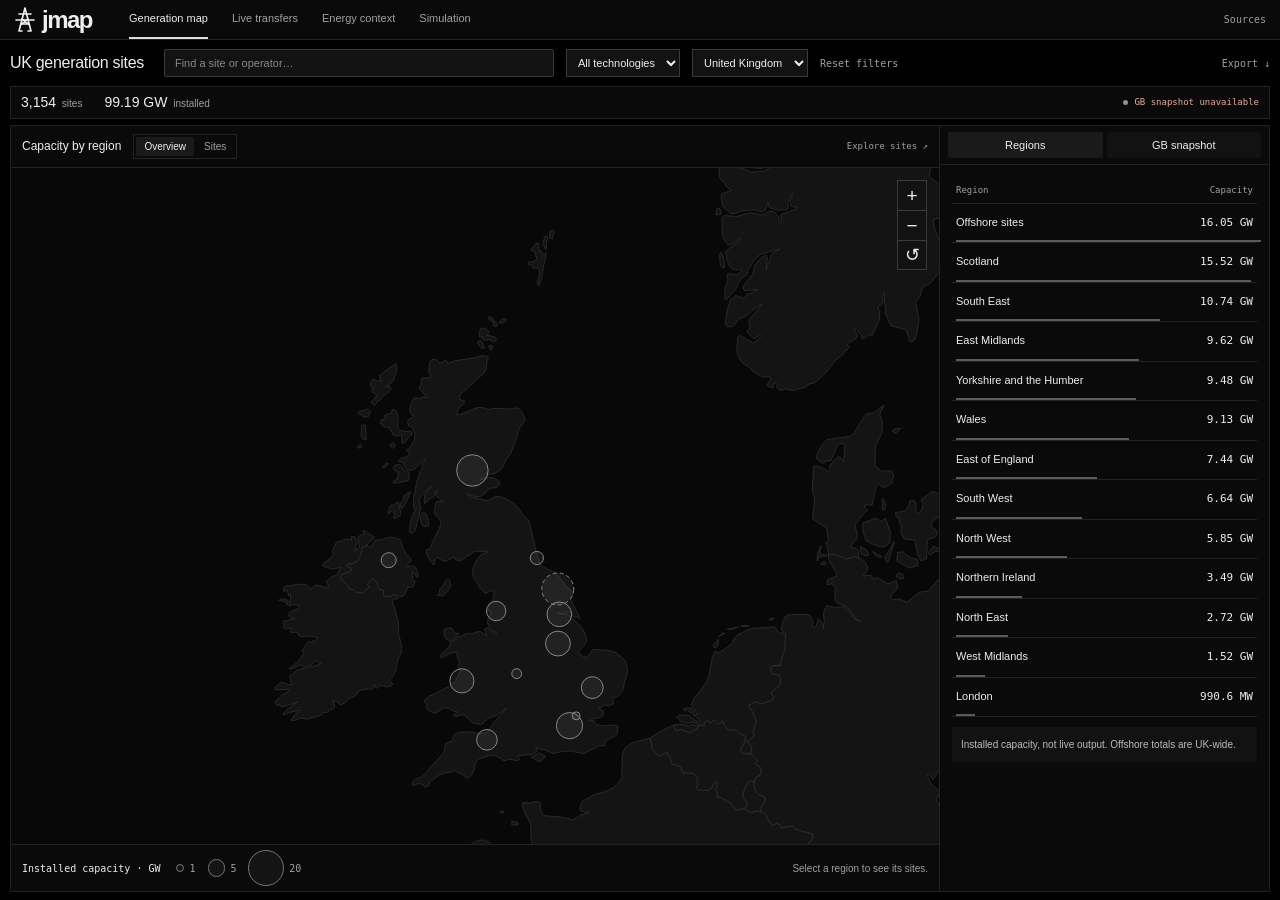
==== commit ed0238df: "Logo Pictogram" ====
--- a/UI/generation.html
+++ b/UI/generation.html
@@ -20,7 +20,7 @@
 </head>
 <body class="generation-page">
   <a class="skip" href="#generation-map">Skip to map</a>
-  <header class="app-header"><a class="brand" href="generation.html" aria-label="JMap generation map">jmap<span aria-hidden="true">&#8599;</span></a><nav aria-label="Main navigation"><a href="generation.html" aria-label="Generation map" aria-current="page"><span class="desktop-name">Generation map</span><span class="mobile-name" aria-hidden="true">Sites</span></a><a href="transfers.html" aria-label="Live transfers"><span class="desktop-name">Live transfers</span><span class="mobile-name" aria-hidden="true">Transfers</span></a><a href="explorer.html" aria-label="Energy context"><span class="desktop-name">Energy context</span><span class="mobile-name" aria-hidden="true">Context</span></a><a href="operations.html" aria-label="Simulation"><span class="desktop-name">Simulation</span><span class="mobile-name" aria-hidden="true">Simulation</span></a></nav><div class="header-end"><button id="open-sources" class="text-button" type="button">Sources</button></div></header>
+  <header class="app-header"><a class="brand" href="generation.html" aria-label="JMap generation map"><img class="brand-wordmark" src="assets/jmap-logo.svg" alt="JMap" width="87" height="32"></a><nav aria-label="Main navigation"><a href="generation.html" aria-label="Generation map" aria-current="page"><span class="desktop-name">Generation map</span><span class="mobile-name" aria-hidden="true">Sites</span></a><a href="transfers.html" aria-label="Live transfers"><span class="desktop-name">Live transfers</span><span class="mobile-name" aria-hidden="true">Transfers</span></a><a href="explorer.html" aria-label="Energy context"><span class="desktop-name">Energy context</span><span class="mobile-name" aria-hidden="true">Context</span></a><a href="operations.html" aria-label="Simulation"><span class="desktop-name">Simulation</span><span class="mobile-name" aria-hidden="true">Simulation</span></a></nav><div class="header-end"><button id="open-sources" class="text-button" type="button">Sources</button></div></header>
   <main>
     <section class="filter-bar" aria-label="Site filters">
       <h1>UK generation sites</h1>
--- a/UI/site-shell.css
+++ b/UI/site-shell.css
@@ -3,6 +3,10 @@
   -webkit-user-select:none;
   user-select:none;
   -webkit-touch-callout:none;
+}
+/* Keep focus on the map without drawing a frame around the whole canvas. */
+svg[data-map-surface]:focus,svg[data-map-surface]:focus-visible {
+  outline:none;
 }
 body.is-map-panning,body.is-map-panning * {
   -webkit-user-select:none!important;
@@ -24,7 +28,7 @@
   display:flex;align-items:center;gap:7px;flex-shrink:0;
   font:700 24px/1 Arial,Helvetica,sans-serif;letter-spacing:-1.5px;
 }
-.app-header .brand > span,.energy-page .app-header .brand > span {font:400 14px/1 Arial,sans-serif;padding-top:3px;}
+.app-header .brand-wordmark {display:block;width:87px;height:auto;}
 .app-header nav,.energy-page .app-header nav {display:flex;align-self:stretch;gap:24px;margin:0;}
 .app-header nav a,.energy-page .app-header nav a {
   display:flex;align-items:center;padding:0;
@@ -56,7 +60,7 @@
 @media(max-width:600px) {
   header.app-header,body.energy-page header.app-header.site-header {gap:10px;padding:0 8px;}
   .app-header .brand,.energy-page .app-header .brand {font-size:21px;gap:3px;}
-  .app-header .brand > span,.energy-page .app-header .brand > span {font-size:12px;}
+  .app-header .brand-wordmark {width:76px;}
   .app-header nav,.energy-page .app-header nav {gap:11px;}
   .app-header nav a,.energy-page .app-header nav a {font-size:10px;}
   .app-header .desktop-name {display:none;}
@@ -65,3 +69,6 @@
   .header-end > .text-button,.energy-page .header-end > .text-button {font-size:8px;}
   .map-controls,.map-navigation,.energy-page .map-controls {top:10px;right:8px;}
 }
+@media(max-width:360px) {
+  .app-header .brand-wordmark {width:64px;}
+}
